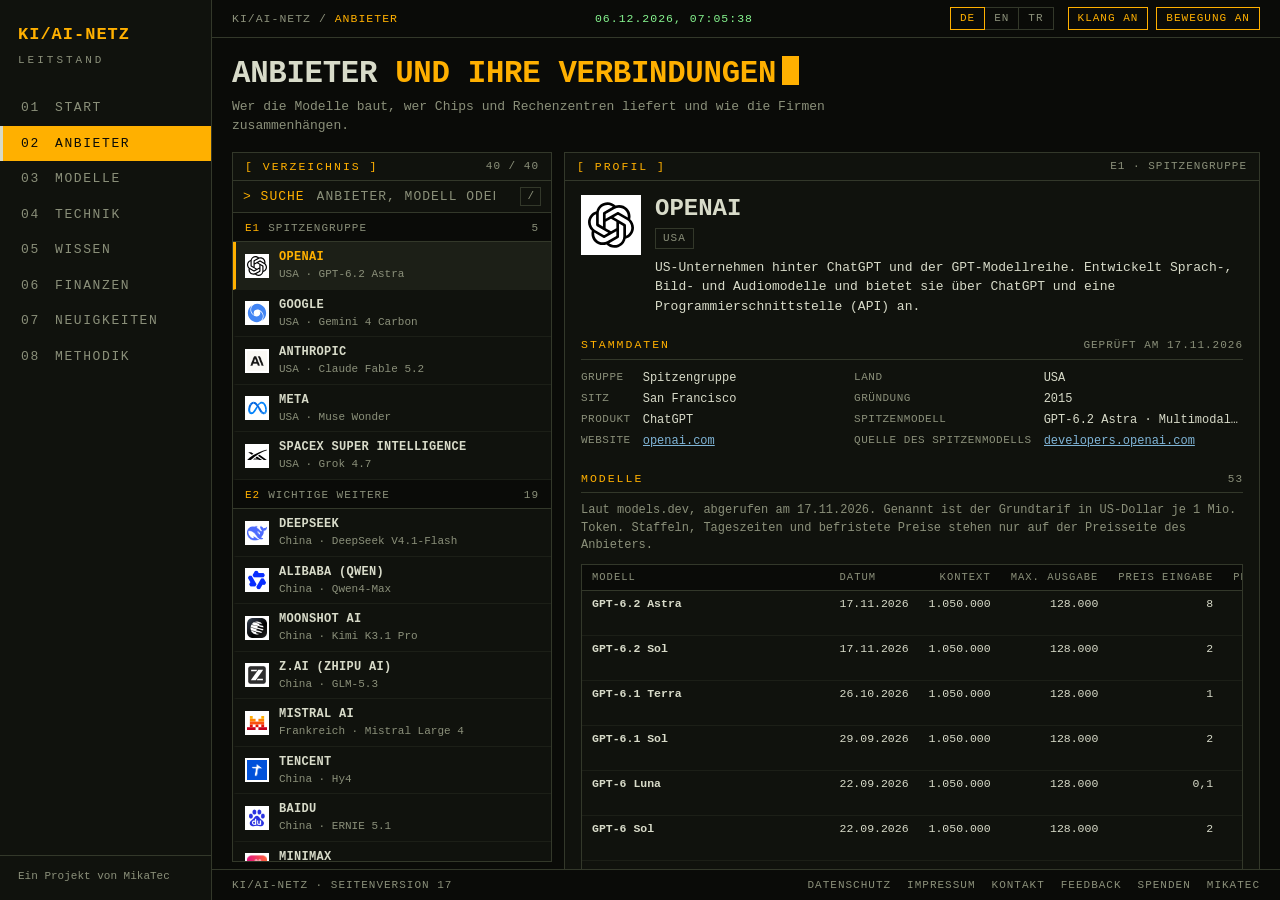
==== anbieter.html @ 595b8d6f "Neuaufbau als mehrseitiges Nachschlagewerk (Version 17) Aus der Einzelseite werden acht Bereiche: St" ====
<!doctype html>
<html lang="de">
<head>
  <meta charset="utf-8">
  <meta name="viewport" content="width=device-width, initial-scale=1">
  <meta name="site-version" content="17">
  <meta name="description" content="Wer die Modelle baut, wer Chips und Rechenzentren liefert und wie die Firmen zusammenhängen.">
  <title>Anbieter · KI/AI-Netz</title>
  <link rel="icon" href="data:image/svg+xml,%3Csvg xmlns=%27http://www.w3.org/2000/svg%27 viewBox=%270 0 40 40%27%3E%3Crect width=%2740%27 height=%2740%27 fill=%27%230a0b08%27/%3E%3Crect x=%277%27 y=%277%27 width=%2711%27 height=%2711%27 fill=%27%23ffb000%27/%3E%3Crect x=%2722%27 y=%277%27 width=%2711%27 height=%2711%27 fill=%27%2333382a%27/%3E%3Crect x=%277%27 y=%2722%27 width=%2711%27 height=%2711%27 fill=%27%2333382a%27/%3E%3Crect x=%2722%27 y=%2722%27 width=%2711%27 height=%2711%27 fill=%27%23ffb000%27/%3E%3C/svg%3E">
  <link rel="stylesheet" href="css/leitstand.css?v=25">
</head>
<body data-bereich="anbieter">
  <div class="seite">
    <aside class="leiste" id="leiste" aria-label="Seitennavigation"></aside>
    <div class="rahmen">
      <header class="kopf" id="kopf"></header>
      <main class="inhalt" id="inhalt" tabindex="-1">
        <section class="titel">
          <h1 id="seitentitel">Anbieter <span>und ihre Verbindungen</span></h1>
          <p class="vorspann" id="seitentext">Wer die Modelle baut, wer Chips und Rechenzentren liefert und wie die Firmen zusammenhängen.</p>
        </section>
        <div class="stapel" id="anbieter"></div>
        <div class="stapel" id="uebersicht"></div>
        <noscript>
          <p class="hinweis">Diese Seite braucht JavaScript für Navigation und Inhalte. · This site needs JavaScript for navigation and content. · Bu site gezinti ve içerik için JavaScript gerektirir.</p>
        </noscript>
      </main>
      <footer class="fuss" id="fuss"></footer>
    </div>
  </div>
  <script src="js/texte.js?v=19"></script>
  <script src="js/bereiche.js?v=15"></script>
  <script src="js/klang.js?v=2"></script>
  <script src="js/rahmen.js?v=4"></script>
  <script src="js/hilfen.js?v=3"></script>
  <script src="daten/anbieter.js?v=2"></script>
  <script src="daten/beziehungen.js?v=3"></script>
  <script src="daten/modelle.js?v=2"></script>
  <script src="js/anbieter.js?v=2"></script>
</body>
</html>
---- css/leitstand.css ----
/* KI/AI-Netz · Gestaltung „Leitstand“ · gemeinsame Datei für alle Seiten */

/* ---------- 1. Grundwerte ---------- */

:root {
  color-scheme: dark;
  --schwarz: #0a0b08;
  --feld: #10120d;
  --raster: #1c1f17;
  --linie: #33382a;
  --text: #d8dbc9;
  --matt: #8b907a;
  --bernstein: #ffb000;
  --gruen: #86f58f;
  --rot: #ff5a3c;
  --blau: #7fb4d6;
  --mono: ui-monospace, "SF Mono", SFMono-Regular, Menlo, Consolas, "Liberation Mono", monospace;
  --abstand: 12px;
  --leiste: 212px;
}

* {
  box-sizing: border-box;
}

html,
body {
  height: 100%;
  margin: 0;
  overflow: hidden;
}

body {
  background: var(--schwarz);
  color: var(--text);
  font: 13px/1.5 var(--mono);
}

button,
input {
  font: inherit;
  color: inherit;
}

button {
  cursor: pointer;
}

a {
  color: inherit;
}

:focus-visible {
  outline: 1px solid var(--text);
  outline-offset: 2px;
}

[hidden] {
  display: none !important;
}

/* ---------- 2. Grundaufbau: Leiste links, Inhalt rechts ---------- */

.seite {
  display: grid;
  grid-template-columns: var(--leiste) minmax(0, 1fr);
  height: 100dvh;
}

.rahmen {
  min-width: 0;
  min-height: 0;
  display: grid;
  grid-template-rows: 38px minmax(0, 1fr) auto;
}

.sprung {
  position: absolute;
  left: 8px;
  top: -60px;
  z-index: 10;
  padding: 8px 12px;
  background: var(--bernstein);
  color: var(--schwarz);
  text-decoration: none;
  text-transform: uppercase;
  letter-spacing: 1px;
}

.sprung:focus {
  top: 8px;
}

/* ---------- 3. Seitenleiste ---------- */

.leiste {
  display: flex;
  flex-direction: column;
  gap: 22px;
  padding: 22px 0 16px;
  overflow: auto;
  background: var(--feld);
  border-right: 1px solid var(--linie);
}

.marke {
  display: block;
  padding: 0 18px;
  text-decoration: none;
}

.marke b {
  display: block;
  font-size: 17px;
  letter-spacing: 1px;
  color: var(--bernstein);
}

.marke small {
  display: block;
  margin-top: 4px;
  font-size: 11px;
  letter-spacing: 3px;
  text-transform: uppercase;
  color: var(--matt);
}

.leiste nav {
  display: grid;
}

.leiste nav a {
  display: grid;
  grid-template-columns: 34px 1fr;
  padding: 8px 18px;
  border-left: 3px solid transparent;
  text-decoration: none;
  text-transform: uppercase;
  letter-spacing: 1.6px;
  color: var(--matt);
}

.leiste nav a b {
  font-weight: inherit;
}

.leiste nav a:hover {
  color: var(--text);
  background: var(--raster);
}

.leiste nav a[aria-current] {
  color: var(--schwarz);
  background: var(--bernstein);
  border-left-color: var(--text);
}

.leiste-fuss {
  margin-top: auto;
  padding: 12px 18px 0;
  border-top: 1px solid var(--linie);
  font-size: 11px;
  line-height: 1.5;
  color: var(--matt);
}

/* ---------- 4. Kopfzeile ---------- */

.kopf {
  display: flex;
  justify-content: space-between;
  align-items: center;
  gap: 14px;
  padding: 0 20px;
  border-bottom: 1px solid var(--linie);
  font-size: 11.5px;
  letter-spacing: 1px;
  text-transform: uppercase;
}

.pfad {
  color: var(--matt);
  white-space: nowrap;
}

.pfad b {
  font-weight: 400;
  color: var(--bernstein);
}

.uhr {
  color: var(--gruen);
  font-variant-numeric: tabular-nums;
  white-space: nowrap;
}

.schalter {
  display: flex;
  align-items: center;
  gap: 8px;
}

.schalter button,
.umschalter button {
  padding: 2px 9px;
  border: 1px solid var(--linie);
  background: transparent;
  font-size: 11px;
  letter-spacing: 1px;
  text-transform: uppercase;
  color: var(--matt);
  white-space: nowrap;
}

.schalter button:hover,
.umschalter button:hover {
  color: var(--text);
}

.schalter button[aria-pressed="true"],
.umschalter button[aria-pressed="true"] {
  border-color: var(--bernstein);
  color: var(--bernstein);
}

.sprachwahl {
  display: flex;
  margin-right: 6px;
}

.sprachwahl button + button {
  border-left: 0;
}

/* ---------- 5. Inhalt und Titel ---------- */

.inhalt {
  display: grid;
  gap: var(--abstand);
  align-content: start;
  padding: 16px 20px 26px;
  overflow: auto;
}

.inhalt:focus {
  outline: 0;
}

.titel {
  display: grid;
  gap: 6px;
  padding: 2px 0 4px;
}

h1 {
  margin: 0;
  font: 700 clamp(21px, 2.4vw, 31px)/1.1 var(--mono);
  letter-spacing: -0.3px;
  text-transform: uppercase;
}

h1 span {
  color: var(--bernstein);
}

.zeiger {
  display: inline-block;
  width: 0.55em;
  height: 0.95em;
  margin-left: 6px;
  vertical-align: -0.1em;
  background: var(--bernstein);
  animation: blinken 1.1s steps(2) infinite;
}

.vorspann {
  max-width: 78ch;
  margin: 0;
  color: var(--matt);
}

.hinweis {
  margin: 0;
  padding: 10px 12px;
  border: 1px solid var(--linie);
  color: var(--matt);
}

.stapel {
  display: grid;
  gap: var(--abstand);
}

/* ---------- 6. Tafel: Kasten mit Kopfzeile ---------- */

.tafel {
  min-width: 0;
  border: 1px solid var(--linie);
  background: var(--feld);
}

.tafel > h2 {
  display: flex;
  justify-content: space-between;
  align-items: center;
  gap: 12px;
  height: 28px;
  margin: 0;
  padding: 0 12px;
  border-bottom: 1px solid var(--linie);
  font-size: 11.5px;
  font-weight: 400;
  letter-spacing: 2px;
  text-transform: uppercase;
  white-space: nowrap;
  color: var(--bernstein);
}

.tafel > h2 small {
  overflow: hidden;
  font-size: 11px;
  letter-spacing: 1px;
  text-overflow: ellipsis;
  color: var(--matt);
}

/* ---------- 7. Zellenraster: gleich große Felder mit Trennlinien ---------- */

.zellen {
  display: grid;
  grid-template-columns: repeat(4, minmax(0, 1fr));
  overflow: hidden;
}

.zelle {
  display: flex;
  flex-direction: column;
  min-width: 0;
  min-height: 104px;
  padding: 10px 12px 11px;
  box-shadow: 1px 0 0 0 var(--linie), 0 1px 0 0 var(--linie);
  text-decoration: none;
  animation: einschalten 0.25s steps(3) both;
  animation-delay: calc(var(--nummer, 0) * 45ms);
}

a.zelle:hover {
  background: var(--raster);
}

a.zelle:hover b {
  color: var(--bernstein);
}

.zelle b {
  display: block;
  font-size: 13px;
  letter-spacing: 1px;
  text-transform: uppercase;
}

.zelle b span {
  margin-right: 9px;
  font-weight: 400;
  color: var(--bernstein);
}

.zelle small {
  display: block;
  margin: 4px 0 8px;
  font-size: 12px;
  line-height: 1.4;
  color: var(--matt);
}

.zelle em {
  margin-top: auto;
  font-size: 11px;
  font-style: normal;
  letter-spacing: 1px;
  text-transform: uppercase;
  color: var(--matt);
}

.zelle em.fertig {
  color: var(--gruen);
}

/* ---------- 8. Fußzeile ---------- */

.fuss {
  display: flex;
  flex-wrap: wrap;
  justify-content: space-between;
  gap: 4px 18px;
  padding: 7px 20px;
  border-top: 1px solid var(--linie);
  font-size: 11px;
  letter-spacing: 1px;
  text-transform: uppercase;
  color: var(--matt);
}

.fuss nav {
  display: flex;
  flex-wrap: wrap;
  gap: 4px 16px;
}

.fuss a {
  text-decoration: none;
}

.fuss a:hover {
  color: var(--text);
}

/* ---------- 9. Bewegung ---------- */

@keyframes blinken {
  50% {
    opacity: 0;
  }
}

@keyframes einschalten {
  from {
    opacity: 0;
  }
}

.ruhig .zeiger,
.ruhig .zelle {
  animation: none;
}

@media (prefers-reduced-motion: reduce) {
  .zeiger,
  .zelle {
    animation: none;
  }
}

/* ---------- 10. Schmale Ansichten ---------- */

@media (max-width: 1180px) {
  .zellen {
    grid-template-columns: repeat(2, minmax(0, 1fr));
  }
}

@media (max-width: 900px) {
  :root {
    --leiste: 54px;
  }

  .leiste {
    gap: 16px;
    padding: 16px 0;
  }

  .marke {
    padding: 0 6px;
    text-align: center;
  }

  .marke b {
    font-size: 11px;
    letter-spacing: 0;
  }

  .marke small,
  .leiste-fuss,
  .leiste nav a b {
    display: none;
  }

  .leiste nav a {
    grid-template-columns: 1fr;
    padding: 10px 0;
    text-align: center;
  }

  .rahmen {
    grid-template-rows: auto minmax(0, 1fr) auto;
  }

  .kopf {
    flex-wrap: wrap;
    gap: 6px 10px;
    padding: 7px 12px;
  }

  .uhr {
    display: none;
  }

  .inhalt {
    padding: 14px 12px 24px;
  }

  .fuss {
    padding: 7px 12px;
  }
}

@media (max-width: 560px) {
  .zellen {
    grid-template-columns: 1fr;
  }

  .zelle {
    min-height: 0;
  }
}

/* ---------- 11. Startseite: Suchzeile ---------- */

.werkzeugzeile {
  display: flex;
  flex-wrap: wrap;
  justify-content: space-between;
  align-items: center;
  gap: 8px 16px;
}

.befehl {
  display: flex;
  align-items: center;
  gap: 10px;
  width: min(440px, 100%);
  height: 32px;
  padding: 0 10px;
  border: 1px solid var(--linie);
  background: var(--feld);
}

.befehl:focus-within {
  border-color: var(--bernstein);
}

.befehl span {
  letter-spacing: 1px;
  text-transform: uppercase;
  white-space: nowrap;
  color: var(--bernstein);
}

.befehl input {
  flex: 1;
  min-width: 0;
  border: 0;
  outline: 0;
  background: transparent;
  letter-spacing: 1px;
  text-transform: uppercase;
}

.befehl input::placeholder {
  color: var(--matt);
}

.befehl kbd {
  padding: 0 6px;
  border: 1px solid var(--linie);
  font: inherit;
  font-size: 11px;
  color: var(--matt);
}

.standzeile {
  font-size: 11px;
  letter-spacing: 1px;
  text-transform: uppercase;
  color: var(--matt);
}

.standzeile b {
  font-weight: 400;
  color: var(--gruen);
}

/* Meldungsband: die jüngsten Meldungen als laufende Zeile. Ohne Bewegung steht die Zeile und rollt von Hand. */
.band {
  display: flex;
  align-items: stretch;
  min-width: 0;
  height: 30px;
  border: 1px solid var(--linie);
  background: var(--feld);
  font-size: 11.5px;
  line-height: 28px;
}

.band-kopf,
.band-alle {
  flex: 0 0 auto;
  padding: 0 12px;
  letter-spacing: 1px;
  text-transform: uppercase;
  white-space: nowrap;
  color: var(--bernstein);
}

.band-kopf {
  border-right: 1px solid var(--linie);
}

.band-alle {
  border-left: 1px solid var(--linie);
}

.band-fenster {
  flex: 1;
  min-width: 0;
  overflow: hidden;
}

.band-lauf {
  display: flex;
  gap: 0;
  width: max-content;
  animation: bandlauf var(--dauer, 60s) linear infinite;
}

.band:hover .band-lauf,
.band:focus-within .band-lauf {
  animation-play-state: paused;
}

.band-meldung {
  display: flex;
  align-items: center;
  gap: 8px;
  padding: 0 18px;
  border-right: 1px solid var(--raster);
  white-space: nowrap;
  text-decoration: none;
}

.band-meldung:hover span {
  color: var(--bernstein);
}

.band-meldung time {
  font-variant-numeric: tabular-nums;
  color: var(--matt);
}

.band-meldung i {
  width: 7px;
  height: 7px;
  background: var(--f);
}

.band-meldung b {
  font-weight: 400;
  text-transform: uppercase;
}

@keyframes bandlauf {
  from {
    transform: translateX(0);
  }

  to {
    transform: translateX(-50%);
  }
}

.ruhig .band-fenster {
  overflow-x: auto;
}

.ruhig .band-lauf {
  animation: none;
}

.ruhig .band-doppel {
  display: none;
}

@media (prefers-reduced-motion: reduce) {
  .band-fenster {
    overflow-x: auto;
  }

  .band-lauf {
    animation: none;
  }

  .band-doppel {
    display: none;
  }
}

@media (max-width: 760px) {
  .band-alle {
    display: none;
  }
}

/* ---------- 12. Startseite: Schichtenplan ---------- */

.umschalter {
  display: flex;
  gap: 6px;
}

.planhuelle {
  overflow-x: auto;
}

/* Die Gassen zwischen den Zellen tragen die Leitungen; sie wachsen mit der Fensterbreite. */
.plan {
  --gasse-hoch: clamp(20px, 1.9vw, 44px);
  --gasse-quer: clamp(34px, 3vw, 48px);
  position: relative;
  display: grid;
  grid-template-columns: 104px repeat(9, minmax(0, 1fr));
  column-gap: var(--gasse-hoch);
  row-gap: var(--gasse-quer);
  min-width: 1000px;
  padding: 8px var(--gasse-hoch) var(--gasse-quer) 12px;
  background: var(--schwarz);
}

.spaltenkopf {
  height: 12px;
  font-size: 10px;
  line-height: 12px;
  letter-spacing: 1px;
  text-align: center;
  color: var(--matt);
}

.ebene {
  display: flex;
  flex-direction: column;
  justify-content: center;
  min-height: 50px;
  padding-right: 8px;
  border-right: 1px solid var(--linie);
}

.ebene b {
  display: flex;
  justify-content: space-between;
  align-items: baseline;
  font-size: 12px;
  font-weight: 400;
  line-height: 15px;
  letter-spacing: 1px;
  color: var(--bernstein);
}

.ebene b em {
  font-size: 10px;
  font-style: normal;
  letter-spacing: 0.5px;
  text-transform: uppercase;
  color: var(--matt);
}

.ebene span {
  font-size: 10px;
  line-height: 12px;
  letter-spacing: 0.5px;
  text-transform: uppercase;
  overflow-wrap: anywhere;
  color: var(--matt);
}

.platz {
  display: grid;
  grid-template-rows: 18px 16px 12px;
  min-width: 0;
  height: 50px;
  padding: 2px 4px 1px;
  border: 1px solid var(--linie);
  background: var(--feld);
  text-align: left;
  animation: einschalten 0.25s steps(3) both;
  animation-delay: calc(var(--nummer, 0) * 18ms);
}

.platz .kennung {
  display: flex;
  align-items: center;
  gap: 5px;
  white-space: nowrap;
  font-size: 10px;
  letter-spacing: 0.5px;
  color: var(--matt);
}

.platz .kennung em {
  margin-left: auto;
  font-style: normal;
}

.platz b {
  overflow: hidden;
  font-size: 11px;
  line-height: 16px;
  letter-spacing: 0;
  text-overflow: ellipsis;
  text-transform: uppercase;
  white-space: nowrap;
}

.platz small {
  overflow: hidden;
  font-size: 10px;
  line-height: 12px;
  text-overflow: ellipsis;
  white-space: nowrap;
  color: var(--matt);
}

.platz:hover {
  border-color: var(--text);
}

.platz.nachbar {
  border-color: var(--bernstein);
}

.platz[aria-pressed="true"] {
  border-color: var(--bernstein);
  background: var(--bernstein);
  color: var(--schwarz);
}

.platz[aria-pressed="true"] small,
.platz[aria-pressed="true"] .kennung {
  color: #3d2c00;
}

.platz.gedimmt {
  opacity: 0.25;
}

.frei {
  height: 50px;
  border: 1px dashed var(--raster);
}

/* Originallogo auf hellem Grund; die Ausnahmen stehen im Datenfeld logoGrund. */
.logo {
  display: inline-grid;
  flex: 0 0 auto;
  place-items: center;
  width: 18px;
  height: 18px;
  padding: 1px;
  background: #fff;
}

.logo img {
  display: block;
  max-width: 100%;
  max-height: 100%;
}

.logo.dunkel {
  background: #000;
}

@media (prefers-color-scheme: dark) {
  .logo.system {
    background: #000;
  }
}

.logo.gross {
  width: 46px;
  height: 46px;
  padding: 6px;
}

#leitungen {
  position: absolute;
  inset: 0;
  width: 100%;
  height: 100%;
  overflow: visible;
  pointer-events: none;
}

#leitungen path {
  fill: none;
  stroke-width: 1.5;
}

#leitungen .fluss {
  stroke: #fff;
  stroke-dasharray: 3 15;
  animation: fluss 0.9s linear infinite;
}

.zeichenerklaerung {
  display: flex;
  flex-wrap: wrap;
  align-items: center;
  gap: 4px 20px;
  min-height: 28px;
  padding: 5px 12px;
  border-top: 1px solid var(--linie);
  font-size: 11px;
  letter-spacing: 1px;
  text-transform: uppercase;
  color: var(--matt);
}

.zeichenerklaerung i {
  display: inline-block;
  width: 7px;
  height: 7px;
  margin-right: 6px;
  background: var(--f);
}

.zeichenerklaerung u {
  display: inline-block;
  width: 22px;
  margin-right: 6px;
  border-top: 2px var(--s, solid) var(--f);
  vertical-align: middle;
  text-decoration: none;
}

.zeichenerklaerung span:last-child {
  margin-left: auto;
}

/* ---------- 13. Startseite: Auswahl und Lage ---------- */

.reihe {
  display: grid;
  grid-template-columns: minmax(0, 7fr) minmax(0, 5fr);
  gap: var(--abstand);
}

.reihe .tafel {
  display: grid;
  grid-template-rows: 28px minmax(0, 1fr);
  height: 330px;
}

.rolle {
  padding: 12px;
  overflow: auto;
}

.auswahl a {
  color: var(--blau);
}

.auswahl-kopf {
  display: flex;
  align-items: flex-start;
  gap: 12px;
}

.auswahl-kopf strong {
  display: block;
  font-size: 18px;
  line-height: 1.2;
  text-transform: uppercase;
}

.auswahl-kopf p {
  max-width: 80ch;
  margin: 4px 0 0;
  font-size: 12px;
  line-height: 1.45;
  color: var(--matt);
}

.auswahl-hinweis {
  margin: 10px 0 0;
  padding: 6px 9px;
  border-left: 3px solid var(--bernstein);
  background: var(--raster);
  font-size: 12px;
  line-height: 1.45;
}

.auswahl-offen {
  margin: 0 0 10px;
  font-size: 11px;
  color: var(--matt);
}

.werte {
  display: grid;
  grid-template-columns: max-content minmax(0, 1fr) max-content minmax(0, 1fr);
  gap: 3px 12px;
  margin: 12px 0 10px;
  padding: 9px 0;
  border-top: 1px solid var(--linie);
  border-bottom: 1px solid var(--linie);
  font-size: 12px;
}

.werte dt {
  font-size: 11px;
  letter-spacing: 0.5px;
  text-transform: uppercase;
  color: var(--matt);
}

.werte dd {
  margin: 0;
  overflow: hidden;
  text-overflow: ellipsis;
  white-space: nowrap;
}

.strecken {
  display: grid;
  grid-template-columns: max-content max-content max-content minmax(0, 1fr) max-content;
  gap: 3px 12px;
  font-size: 11.5px;
}

.strecken span {
  overflow: hidden;
  text-overflow: ellipsis;
  white-space: nowrap;
}

.strecken .kopfzeile {
  font-size: 11px;
  letter-spacing: 1px;
  text-transform: uppercase;
  color: var(--matt);
}

.strecken .art {
  text-transform: uppercase;
  color: var(--f);
}

.strecken .angabe {
  color: var(--matt);
}

.lagebild {
  display: grid;
  grid-template-rows: auto minmax(0, 1fr);
  min-height: 0;
}

.zahlen {
  display: grid;
  grid-template-columns: repeat(5, 1fr);
  border-bottom: 1px solid var(--linie);
}

.zahlen div {
  min-width: 0;
  padding: 8px 12px 7px;
}

.zahlen div + div {
  border-left: 1px solid var(--linie);
}

.zahlen b {
  display: block;
  font-size: 24px;
  line-height: 1.1;
  font-variant-numeric: tabular-nums;
}

.zahlen span {
  display: block;
  overflow: hidden;
  font-size: 10px;
  letter-spacing: 1px;
  text-overflow: ellipsis;
  text-transform: uppercase;
  white-space: nowrap;
  color: var(--matt);
}

.balkenpaar {
  display: grid;
  grid-template-columns: 1fr 1fr;
  min-height: 0;
  overflow: auto;
}

.balkenpaar > div {
  min-width: 0;
  padding: 9px 12px;
}

.balkenpaar > div + div {
  border-left: 1px solid var(--linie);
}

.balkenpaar h3 {
  margin: 0 0 7px;
  font-size: 10px;
  font-weight: 400;
  letter-spacing: 1px;
  text-transform: uppercase;
  color: var(--matt);
}

.balken {
  display: grid;
  grid-template-columns: max-content minmax(36px, 1fr) 2ch;
  align-items: center;
  gap: 0 8px;
  font-size: 11px;
  line-height: 19px;
}

.balken span {
  overflow: hidden;
  text-overflow: ellipsis;
  white-space: nowrap;
}

.balken i {
  display: block;
  height: 7px;
  background: var(--raster);
}

.balken i u {
  display: block;
  width: var(--w);
  height: 100%;
  background: var(--f, var(--text));
  transition: width 0.7s steps(14);
}

.balken em {
  font-style: normal;
  text-align: right;
  font-variant-numeric: tabular-nums;
}

@keyframes fluss {
  from {
    stroke-dashoffset: 18;
  }

  to {
    stroke-dashoffset: 0;
  }
}

.ruhig .platz {
  animation: none;
}

.ruhig .fluss {
  display: none;
}

.ruhig .balken i u {
  transition: none;
}

@media (prefers-reduced-motion: reduce) {
  .platz {
    animation: none;
  }

  .fluss {
    display: none;
  }

  .balken i u {
    transition: none;
  }
}

@media (max-width: 1180px) {
  .reihe {
    grid-template-columns: 1fr;
  }

  .reihe .tafel {
    height: auto;
    max-height: 420px;
  }
}

@media (max-width: 900px) {
  .zeichenerklaerung span:last-child {
    margin-left: 0;
  }

  .werte {
    grid-template-columns: max-content minmax(0, 1fr);
  }

  .zahlen {
    grid-template-columns: repeat(3, 1fr);
  }
}

/* ---------- 14. Anbieterseite: Verzeichnis und Profil ---------- */

.zweispalter {
  display: grid;
  grid-template-columns: minmax(250px, 320px) minmax(0, 1fr);
  align-items: start;
  gap: var(--abstand);
}

.verzeichnis {
  position: sticky;
  top: 0;
  display: grid;
  grid-template-rows: 28px auto minmax(0, 1fr);
  max-height: calc(100dvh - 190px);
}

.verzeichnis .befehl {
  width: auto;
  border-width: 0 0 1px;
}

.verz-liste {
  overflow: auto;
}

.verz-gruppe {
  display: flex;
  align-items: baseline;
  gap: 8px;
  margin: 0;
  padding: 7px 12px 5px;
  border-bottom: 1px solid var(--linie);
  background: var(--schwarz);
  font-size: 11px;
  font-weight: 400;
  letter-spacing: 1px;
  text-transform: uppercase;
  color: var(--matt);
}

.verz-gruppe b {
  font-weight: 400;
  color: var(--bernstein);
}

.verz-gruppe em {
  margin-left: auto;
  font-style: normal;
}

.verz-eintrag {
  display: flex;
  align-items: center;
  gap: 10px;
  width: 100%;
  padding: 6px 12px 6px 9px;
  border: 0;
  border-bottom: 1px solid var(--raster);
  border-left: 3px solid transparent;
  background: transparent;
  text-align: left;
}

.verz-eintrag span:last-child {
  min-width: 0;
}

.verz-eintrag b {
  display: block;
  overflow: hidden;
  font-size: 12px;
  letter-spacing: 0.3px;
  text-overflow: ellipsis;
  text-transform: uppercase;
  white-space: nowrap;
}

.verz-eintrag small {
  display: block;
  overflow: hidden;
  font-size: 11px;
  text-overflow: ellipsis;
  white-space: nowrap;
  color: var(--matt);
}

.verz-eintrag .logo {
  width: 24px;
  height: 24px;
  padding: 2px;
}

.verz-eintrag:hover {
  background: var(--raster);
}

.verz-eintrag[aria-pressed="true"] {
  border-left-color: var(--bernstein);
  background: var(--raster);
}

.verz-eintrag[aria-pressed="true"] b {
  color: var(--bernstein);
}

.verz-leer {
  margin: 0;
  padding: 12px;
  color: var(--matt);
}

.profil {
  padding: 14px 16px 18px;
}

.profil a,
.profil-verweis {
  color: var(--blau);
}

.profil-kopf {
  display: flex;
  align-items: flex-start;
  gap: 14px;
}

.profil-kopf .logo {
  width: 60px;
  height: 60px;
  padding: 7px;
}

.profil-kopf h2 {
  margin: 0;
  font-size: 24px;
  line-height: 1.15;
  text-transform: uppercase;
}

.profil-marken {
  display: flex;
  flex-wrap: wrap;
  gap: 6px;
  margin: 6px 0 0;
  font-size: 11px;
  letter-spacing: 1px;
  text-transform: uppercase;
}

.profil-marken span {
  padding: 1px 7px;
  border: 1px solid var(--linie);
  color: var(--matt);
}

.profil-marken .betont {
  border-color: var(--bernstein);
  color: var(--bernstein);
}

.profil-text {
  max-width: 86ch;
  margin: 9px 0 0;
  line-height: 1.5;
}

.profil-abschnitt {
  display: flex;
  justify-content: space-between;
  align-items: baseline;
  gap: 12px;
  margin: 20px 0 9px;
  padding-bottom: 5px;
  border-bottom: 1px solid var(--linie);
  font-size: 11.5px;
  font-weight: 400;
  letter-spacing: 2px;
  text-transform: uppercase;
  color: var(--bernstein);
}

.profil-abschnitt small {
  font-size: 11px;
  letter-spacing: 1px;
  color: var(--matt);
}

.profil .werte {
  margin: 0 0 8px;
  padding: 0;
  border: 0;
}

.profil-notiz {
  max-width: 100ch;
  margin: 0 0 9px;
  font-size: 12px;
  line-height: 1.45;
  color: var(--matt);
}

.profil-verweis {
  display: inline-block;
  margin-top: 8px;
  font-size: 12px;
  letter-spacing: 0.5px;
}

.profil > .profil-verweis {
  margin-top: 18px;
}

.tabellenhuelle {
  border: 1px solid var(--linie);
  overflow-x: auto;
}

.tabelle {
  width: 100%;
  border-collapse: collapse;
  font-size: 11.5px;
}

.tabelle th {
  padding: 5px 10px;
  border-bottom: 1px solid var(--linie);
  background: var(--schwarz);
  font-size: 10.5px;
  font-weight: 400;
  letter-spacing: 1px;
  text-align: left;
  text-transform: uppercase;
  white-space: nowrap;
  color: var(--matt);
}

.tabelle td {
  padding: 4px 10px;
  border-bottom: 1px solid var(--raster);
  vertical-align: top;
  white-space: nowrap;
}

.tabelle tr:last-child td {
  border-bottom: 0;
}

/* Die beiden letzten Spalten dürfen umbrechen, damit die Tabelle in die Breite passt. */
.tabelle td:nth-last-child(-n+2) {
  min-width: 120px;
  white-space: normal;
}

.tabelle .rechts {
  text-align: right;
  font-variant-numeric: tabular-nums;
}

.tabelle tr.matt td {
  color: var(--matt);
}

.tabelle b {
  font-weight: 700;
}

.merkmal {
  display: inline-block;
  margin: 0 0 0 6px;
  padding: 0 5px;
  border: 1px solid var(--linie);
  font-size: 10px;
  font-style: normal;
  letter-spacing: 0.5px;
  text-transform: uppercase;
  color: var(--matt);
}

td > .merkmal:first-child {
  margin-left: 0;
}

.quellenliste {
  display: grid;
  gap: 3px;
  margin: 0;
  padding: 0;
  list-style: none;
  font-size: 12px;
  color: var(--matt);
}

@media (max-width: 1180px) {
  .zweispalter {
    grid-template-columns: 1fr;
  }

  .verzeichnis {
    position: static;
    max-height: 340px;
  }
}

/* ---------- 15. Modellseite: Katalog, Vergleich, Schaubilder ---------- */

.filterzeile {
  display: flex;
  flex-wrap: wrap;
  align-items: center;
  gap: 8px;
  padding: 9px 12px;
  border-bottom: 1px solid var(--linie);
}

.filterzeile select {
  height: 32px;
  max-width: 100%;
  padding: 0 8px;
  border: 1px solid var(--linie);
  border-radius: 0;
  background: var(--feld);
  font: inherit;
  letter-spacing: 0.5px;
  text-transform: uppercase;
  color: var(--text);
}

.filterzeile .umschalter button {
  height: 32px;
}

.kataloghuelle {
  max-height: 470px;
  overflow: auto;
}

.kataloghuelle thead th {
  position: sticky;
  top: 0;
  z-index: 1;
}

.tabelle input[type="checkbox"] {
  width: 14px;
  height: 14px;
  margin: 1px 0 0;
  accent-color: var(--bernstein);
  cursor: pointer;
}

.tabelle a {
  color: var(--text);
}

.tabelle .firma {
  display: flex;
  align-items: center;
  gap: 7px;
  text-transform: uppercase;
}

.sortierknopf {
  padding: 0;
  border: 0;
  background: transparent;
  font: inherit;
  letter-spacing: inherit;
  text-transform: inherit;
  color: inherit;
}

.sortierknopf:hover,
.sortierknopf[aria-pressed="true"] {
  color: var(--bernstein);
}

.sortierknopf i {
  font-style: normal;
}

.tafel-rumpf {
  padding: 12px;
}

.tafel-notiz {
  max-width: 110ch;
  margin: 0;
  padding: 8px 12px 10px;
  font-size: 12px;
  line-height: 1.45;
  color: var(--matt);
}

.tafel-rumpf .tafel-notiz {
  padding: 8px 0 0;
}

.vergleich th[scope="row"] {
  width: 1%;
  border-bottom: 1px solid var(--raster);
  background: transparent;
}

.vergleich thead th {
  vertical-align: top;
  text-transform: none;
  white-space: normal;
  color: var(--text);
}

.vergleich td:nth-last-child(-n+2) {
  min-width: 0;
}

.vergleich-kopf {
  display: flex;
  align-items: flex-start;
  gap: 8px;
}

.vergleich-kopf span:nth-child(2) {
  flex: 1;
  min-width: 0;
}

.vergleich-kopf b {
  display: block;
  font-size: 12.5px;
  letter-spacing: 0;
}

.vergleich-kopf small {
  display: block;
  font-size: 11px;
  letter-spacing: 0;
  color: var(--matt);
}

.vergleich-kopf .sortierknopf {
  font-size: 16px;
  line-height: 1;
}

.bestwert {
  color: var(--gruen);
}

.schaubild {
  display: block;
  width: 100%;
  background: var(--schwarz);
}

.schaubild text {
  fill: var(--text);
  font: 10.5px var(--mono);
}

.schaubild .matt {
  fill: var(--matt);
}

.schaubild .betont {
  fill: var(--bernstein);
  font-weight: 700;
}

.schaubild .gitter {
  stroke: var(--raster);
}

.schaubild .punkt {
  cursor: pointer;
  opacity: 0.85;
}

.schaubild .punkt:hover,
.schaubild .punkt.gewaehlt {
  stroke: #fff;
  opacity: 1;
}

/* ---------- 16. Technikseite: Reiter und Schaubild „Token“ ---------- */

.reiter {
  display: flex;
  flex-wrap: wrap;
  gap: 6px;
}

.reiter button {
  padding: 5px 11px;
  border: 1px solid var(--linie);
  background: var(--feld);
  font-size: 12px;
  letter-spacing: 1px;
  text-transform: uppercase;
  color: var(--matt);
}

.reiter button span {
  margin-right: 8px;
  color: var(--bernstein);
}

.reiter button:hover:not(:disabled) {
  color: var(--text);
}

.reiter button[aria-pressed="true"] {
  border-color: var(--bernstein);
  background: var(--bernstein);
  color: var(--schwarz);
}

.reiter button[aria-pressed="true"] span {
  color: var(--schwarz);
}

.reiter button:disabled {
  cursor: default;
  opacity: 0.45;
}

.schaubild-rumpf {
  padding: 4px 16px 18px;
}

.zwei {
  display: grid;
  grid-template-columns: minmax(0, 1fr) minmax(0, 1fr);
  gap: 0 24px;
}

/* Breite Tabellen rollen in ihrer Hülle und drücken die Spalte nicht auf. */
.zwei > * {
  min-width: 0;
}

.eingabe {
  display: block;
  width: 100%;
  height: 150px;
  margin-bottom: 8px;
  padding: 10px;
  border: 1px solid var(--linie);
  border-radius: 0;
  background: var(--schwarz);
  font: inherit;
  line-height: 1.6;
  color: var(--text);
  resize: vertical;
}

.eingabe:focus {
  border-color: var(--bernstein);
  outline: 0;
}

.erklaerung {
  max-width: 80ch;
  margin: 0;
  line-height: 1.55;
}

.tokenfeld {
  min-height: 150px;
  max-height: 260px;
  padding: 10px 10px 6px;
  border: 1px solid var(--linie);
  background: var(--schwarz);
  overflow: auto;
}

.tok {
  display: inline-block;
  margin: 0 3px 5px 0;
  padding: 0 4px;
  border: 1px solid var(--linie);
  background: var(--raster);
  white-space: pre;
  animation: einschalten 0.2s steps(2) both;
  animation-delay: calc(var(--nummer, 0) * 14ms);
}

.tok:nth-child(even) {
  border-color: #5a4a14;
  background: #2a2413;
}

.tok i {
  margin-right: 1px;
  font-style: normal;
  color: var(--matt);
}

.zahlen.vier {
  grid-template-columns: repeat(4, 1fr);
  margin-top: 8px;
  border: 1px solid var(--linie);
}

.zahlen.vier b {
  font-size: 19px;
}

.schaubild-rumpf .umschalter {
  margin-bottom: 8px;
}

.filterzeile.schlicht {
  padding: 0 0 8px;
  border: 0;
}

.filterzeile.schlicht select {
  width: 100%;
}

.werte.rechnung {
  grid-template-columns: minmax(0, 1fr) max-content;
  margin: 0 0 8px;
  padding: 0;
  border: 0;
}

.werte.rechnung dt {
  font-size: 12px;
  letter-spacing: 0;
  text-transform: none;
  color: var(--text);
}

.werte.rechnung dd {
  text-align: right;
  font-variant-numeric: tabular-nums;
  color: var(--bernstein);
}

.ruhig .tok {
  animation: none;
}

@media (prefers-reduced-motion: reduce) {
  .tok {
    animation: none;
  }
}

@media (max-width: 1180px) {
  .zwei {
    grid-template-columns: minmax(0, 1fr);
  }
}

/* ---------- 17. Technikseite: Schaubild „Kontextfenster“ ---------- */

.regler {
  display: block;
  margin-bottom: 10px;
}

.regler-kopf {
  display: flex;
  justify-content: space-between;
  gap: 12px;
  font-size: 12px;
}

.regler-kopf b {
  font-weight: 400;
  font-variant-numeric: tabular-nums;
  color: var(--bernstein);
}

.regler input[type="range"] {
  display: block;
  width: 100%;
  height: 20px;
  margin: 2px 0 0;
  accent-color: var(--bernstein);
  cursor: pointer;
}

.fensterbalken {
  position: relative;
  display: flex;
  height: 44px;
  border: 1px solid var(--linie);
  background: var(--raster);
  overflow: hidden;
}

.fensterbalken i {
  display: block;
  height: 100%;
  transition: width 0.25s steps(8);
}

.fensterbalken i + i {
  box-shadow: -1px 0 0 0 var(--schwarz);
}

.fensterbalken u {
  position: absolute;
  top: 0;
  bottom: 0;
  width: 2px;
  background: var(--rot);
}

.fensterbalken.voll {
  border-color: var(--rot);
}

.fenstermeldung {
  margin: 8px 0 0;
  font-size: 12.5px;
  color: var(--gruen);
}

.fenstermeldung.voll {
  color: var(--rot);
}

.farbfeld {
  display: inline-block;
  width: 9px;
  height: 9px;
  margin-right: 8px;
}

.zahlen.vier + .werte.rechnung {
  margin-top: 12px;
}

.ruhig .fensterbalken i {
  transition: none;
}

@media (prefers-reduced-motion: reduce) {
  .fensterbalken i {
    transition: none;
  }
}

/* ---------- 18. Technikseite: Schaubild „Attention“ ---------- */

.att-zeile {
  display: flex;
  flex-wrap: nowrap;
  justify-content: space-between;
  gap: 4px;
  overflow-x: auto;
}

.att-zeile button,
.att-zeile span {
  flex: 0 0 auto;
  padding: 4px 8px;
  border: 1px solid var(--linie);
  background: var(--feld);
  font-size: 13px;
  white-space: nowrap;
}

.att-zeile button:hover {
  border-color: var(--text);
}

.att-zeile button[aria-pressed="true"] {
  border-color: var(--bernstein);
  background: var(--bernstein);
  color: var(--schwarz);
}

/* Je stärker das gewählte Wort auf ein Wort achtet, desto kräftiger dessen Rahmen und Grund. */
.att-zeile.unten span {
  border-color: color-mix(in srgb, var(--bernstein) calc(var(--staerke, 0) * 100%), var(--linie));
  background: color-mix(in srgb, #5a4a14 calc(var(--staerke, 0) * 100%), var(--feld));
}

.att-raum {
  display: block;
  width: 100%;
  height: 110px;
  background: var(--schwarz);
}

.att-raum line {
  stroke: var(--bernstein);
  stroke-linecap: butt;
}

.att-warnung {
  margin: 8px 0 0;
  padding: 5px 9px;
  border-left: 3px solid var(--bernstein);
  background: var(--raster);
  font-size: 12px;
}

.att-kopf {
  margin: 0 0 8px;
  font-size: 12.5px;
}

.att-kopf b {
  color: var(--bernstein);
}

.balken.att-balken {
  grid-template-columns: max-content minmax(36px, 1fr) 5ch;
}

/* ---------- 19. Technikseite: Schaubild „Agenten und Werkzeuge“ ---------- */

.kreislauf {
  display: grid;
  grid-template-columns: repeat(4, minmax(0, 1fr));
  gap: 18px;
}

.kreislauf div {
  position: relative;
  display: grid;
  place-items: center;
  min-height: 54px;
  padding: 6px;
  border: 1px solid var(--linie);
  background: var(--feld);
  font-size: 11.5px;
  line-height: 1.3;
  letter-spacing: 0.5px;
  text-align: center;
  text-transform: uppercase;
  color: var(--matt);
}

.kreislauf div + div::before {
  content: "▶";
  position: absolute;
  left: -15px;
  font-size: 10px;
  color: var(--matt);
}

.kreislauf div.aktiv {
  border-color: var(--bernstein);
  background: var(--bernstein);
  color: var(--schwarz);
}

.ablauf {
  display: grid;
  gap: 6px;
  max-height: 330px;
  margin: 0;
  padding: 0;
  list-style: none;
  overflow: auto;
}

.ablauf li {
  padding: 6px 10px;
  border-left: 3px solid var(--linie);
  background: var(--schwarz);
  font-size: 12.5px;
  line-height: 1.45;
}

.ablauf li.neu {
  animation: einschalten 0.3s steps(3) both;
}

.ablauf li b {
  display: block;
  font-size: 10.5px;
  font-weight: 400;
  letter-spacing: 1px;
  text-transform: uppercase;
  color: var(--matt);
}

.ablauf li code {
  font: inherit;
  overflow-wrap: anywhere;
  color: var(--blau);
}

.ablauf li.nutzer {
  border-left-color: var(--text);
}

.ablauf li.modell {
  border-left-color: var(--bernstein);
}

.ablauf li.aufruf {
  border-left-color: var(--blau);
}

.ablauf li.werkzeug {
  border-left-color: var(--gruen);
}

.ablauf li.werkzeug code {
  color: var(--gruen);
}

.ruhig .ablauf li.neu {
  animation: none;
}

/* ---------- 20. Technikseite: Schaubild „RAG“ ---------- */

.frage {
  display: block;
  width: 100%;
  height: 34px;
  margin-bottom: 8px;
  padding: 0 10px;
  border: 1px solid var(--linie);
  background: var(--schwarz);
  color: var(--text);
}

.frage:focus {
  border-color: var(--bernstein);
  outline: 0;
}

.umschalter.spalte {
  flex-direction: column;
  align-items: flex-start;
}

.umschalter.spalte button {
  text-align: left;
  text-transform: none;
  letter-spacing: 0;
}

.fundstellen {
  display: grid;
  gap: 8px;
}

.fundstelle {
  padding: 8px 10px;
  border: 1px solid var(--linie);
  background: var(--schwarz);
}

.fundkopf {
  display: flex;
  align-items: center;
  gap: 8px;
}

.fundkopf b {
  font-weight: 400;
  color: var(--bernstein);
}

.fundkopf strong {
  font-size: 12.5px;
  text-transform: uppercase;
}

.fundkopf i {
  flex: 1;
  height: 7px;
  background: var(--raster);
}

.fundkopf i u {
  display: block;
  height: 100%;
  background: var(--bernstein);
}

.fundstelle p {
  margin: 6px 0 0;
  font-size: 12.5px;
  line-height: 1.5;
  color: var(--matt);
}

.fundstelle mark {
  background: #5a4a14;
  color: var(--text);
}

.sicht {
  max-height: 240px;
  margin: 0 0 8px;
  padding: 10px;
  border: 1px solid var(--linie);
  background: var(--schwarz);
  font: inherit;
  font-size: 12px;
  line-height: 1.5;
  white-space: pre-wrap;
  overflow: auto;
}

/* ---------- 21. Technikseite: Schaubild „MCP“ ---------- */

.ablauf li code.block {
  display: block;
  margin-top: 3px;
  font-size: 11.5px;
}

/* ---------- 22. Technikseite: Schaubilder „Diffusion“ und „Embeddings“ ---------- */

.diffusionsbild {
  display: block;
  width: 100%;
  border: 1px solid var(--linie);
  background: var(--schwarz);
  image-rendering: pixelated;
}

.schaubild.karte {
  border: 1px solid var(--linie);
}

.schaubild.karte .wort {
  cursor: pointer;
}

.schaubild.karte .wort text {
  font-size: 13px;
}

.schaubild.karte .wort:hover text,
.schaubild.karte .wort.gewaehlt text {
  fill: var(--bernstein);
  font-weight: 700;
}

.schaubild.karte .wort.gewaehlt rect {
  stroke: #fff;
}

.schaubild.karte .wort:focus-visible {
  outline: 1px solid var(--text);
}

/* ---------- 23. Wissensseite: Baustein „Limits“ ---------- */

.behaelter {
  display: grid;
  grid-template-columns: minmax(0, 1fr) minmax(0, 2fr);
  gap: 18px;
}

.mass-name {
  display: block;
  margin-bottom: 6px;
  font-size: 11px;
  letter-spacing: 1px;
  text-transform: uppercase;
  color: var(--matt);
}

.mass-rohr {
  position: relative;
  height: 200px;
  border: 1px solid var(--linie);
  background: repeating-linear-gradient(to top, var(--schwarz) 0, var(--schwarz) 19px, var(--raster) 19px, var(--raster) 20px);
}

.mass-rohr i {
  position: absolute;
  right: 0;
  bottom: 0;
  left: 0;
  height: 0;
  background: var(--bernstein);
  transition: height 0.3s steps(6);
}

.mass b {
  display: block;
  margin-top: 6px;
  font-size: 24px;
  line-height: 1.1;
  font-variant-numeric: tabular-nums;
}

.mass-wert {
  display: block;
  font-size: 11.5px;
  color: var(--matt);
}

.mass.voll .mass-rohr {
  border-color: var(--rot);
}

.mass.voll .mass-rohr i {
  background: var(--rot);
}

.mass.voll b {
  color: var(--rot);
}

.mass.aus .mass-rohr {
  opacity: 0.35;
}

.schaubild-rumpf .umschalter button:disabled {
  cursor: default;
  opacity: 0.45;
}

.breit {
  margin-top: 6px;
}

.anbieterzeile {
  display: flex;
  align-items: center;
  gap: 8px;
  margin: 12px 0 6px;
  font-size: 12.5px;
  text-transform: uppercase;
}

.vergleich {
  width: 100%;
  min-width: 720px;
  table-layout: fixed;
  border-collapse: collapse;
  font-size: 12.5px;
  line-height: 1.45;
}

.vergleich th {
  padding: 7px 10px;
  border-bottom: 1px solid var(--linie);
  font-size: 10.5px;
  font-weight: 400;
  letter-spacing: 1px;
  text-align: left;
  text-transform: uppercase;
  color: var(--matt);
}

.vergleich td {
  padding: 7px 10px;
  border-bottom: 1px solid var(--raster);
  vertical-align: top;
}

.vergleich tr:last-child td {
  border-bottom: 0;
}

.vergleich td:first-child {
  color: var(--bernstein);
}

.vergleich th:first-child {
  width: 22%;
}

.vergleich.abos th:nth-child(1) {
  width: 9%;
}

.vergleich.abos th:nth-child(2) {
  width: 13%;
}

.vergleich.abos th:nth-child(3) {
  width: 31%;
}

.vergleich.abos th:nth-child(4) {
  width: 22%;
}

.vergleich.abos td:first-child {
  white-space: nowrap;
}

.vergleich.abos td:nth-child(2) {
  font-variant-numeric: tabular-nums;
}

.vergleich tr.gewaehlt td {
  background: var(--raster);
}

.ruhig .mass-rohr i {
  transition: none;
}

@media (prefers-reduced-motion: reduce) {
  .mass-rohr i {
    transition: none;
  }
}

/* ---------- 24. Wissensseite: Abrechnung, API, Kostenrechner, Glossar ---------- */

.balken.geld {
  grid-template-columns: max-content minmax(36px, 1fr) max-content;
  font-size: 12px;
  line-height: 26px;
}

.ablauf.offen {
  grid-template-columns: repeat(4, minmax(0, 1fr));
  gap: 12px;
  max-height: none;
  overflow: visible;
}

.ablauf.offen li span {
  display: block;
  margin-top: 2px;
}

.eingabe.niedrig {
  height: 84px;
}

.sicht.ganz {
  max-height: none;
}

.zahlen.vier.drei {
  grid-template-columns: repeat(3, 1fr);
}

.regler .frage {
  margin: 4px 0 0;
  font: inherit;
  font-variant-numeric: tabular-nums;
}

.kostenliste {
  margin-top: 8px;
}

.kostenliste .tabellenhuelle {
  max-height: 620px;
  overflow: auto;
}

.vergleich.kosten {
  min-width: 560px;
  font-variant-numeric: tabular-nums;
}

.vergleich.kosten th {
  position: sticky;
  top: 0;
  background: var(--feld);
}

.vergleich.kosten th:nth-child(1) {
  width: 8%;
}

.vergleich.kosten th:nth-child(2) {
  width: 36%;
}

.vergleich.kosten th:nth-child(3),
.vergleich.kosten th:nth-child(4) {
  width: 14%;
}

.vergleich.kosten th:nth-child(5) {
  width: 16%;
}

.vergleich.kosten td {
  padding: 4px 10px;
  vertical-align: middle;
}

.modellname {
  display: flex;
  align-items: center;
  gap: 8px;
  min-width: 0;
}

.modellname b {
  overflow: hidden;
  font-weight: 400;
  text-overflow: ellipsis;
  white-space: nowrap;
}

.glossarkopf {
  display: grid;
  grid-template-columns: minmax(0, 1fr) max-content;
  align-items: center;
  gap: 12px;
  padding-top: 12px;
}

.glossarkopf .frage,
.glossarkopf .att-kopf {
  margin: 0;
}

.glossar {
  display: grid;
  grid-template-columns: minmax(0, 280px) minmax(0, 1fr);
  margin: 12px 0 0;
  border: 1px solid var(--linie);
}

.glossar dt,
.glossar dd {
  margin: 0;
  padding: 8px 10px;
  border-bottom: 1px solid var(--raster);
  font-size: 12.5px;
  line-height: 1.5;
}

.glossar dt b {
  display: block;
  color: var(--bernstein);
}

.glossar dt span {
  display: block;
  font-size: 11px;
  color: var(--matt);
}

.glossar dd a {
  white-space: nowrap;
  color: var(--blau);
}

.glossar .leer {
  grid-column: 1 / -1;
  color: var(--matt);
}

@media (max-width: 1180px) {
  .ablauf.offen {
    grid-template-columns: 1fr 1fr;
  }
}

@media (max-width: 760px) {
  .ablauf.offen,
  .glossar {
    grid-template-columns: 1fr;
  }

  .glossar dt {
    border-bottom: 0;
    padding-bottom: 0;
  }
}

/* ---------- 25. Finanzseite ---------- */

.finanzhinweis {
  margin: 12px 0 0;
}

.beleg {
  display: block;
  font-size: 11.5px;
  color: var(--matt);
}

.belege {
  display: grid;
  gap: 3px;
}

div.belege {
  margin-top: 8px;
}

.balken.geld .modellname {
  display: inline-flex;
  margin-right: 8px;
  vertical-align: middle;
}

.vergleich.boerse th:nth-child(1) {
  width: 5%;
}

.vergleich.boerse th:nth-child(2) {
  width: 14%;
}

.vergleich.boerse th:nth-child(3) {
  width: 15%;
}

.vergleich.boerse th:nth-child(4),
.vergleich.boerse th:nth-child(5),
.vergleich.boerse th:nth-child(6) {
  width: 12%;
}

.vergleich.runden th:nth-child(1) {
  width: 9%;
}

.vergleich.runden th:nth-child(2) {
  width: 12%;
}

.vergleich.runden th:nth-child(3) {
  width: 14%;
}

.vergleich.runden th:nth-child(4),
.vergleich.runden th:nth-child(5) {
  width: 12%;
}

.vergleich.runden th:nth-child(6) {
  width: 24%;
}

.vergleich.kennzahlen th:nth-child(1) {
  width: 13%;
}

.vergleich.kennzahlen th:nth-child(2) {
  width: 17%;
}

.vergleich.kennzahlen th:nth-child(3) {
  width: 19%;
}

.vergleich.kennzahlen th:nth-child(4) {
  width: 14%;
}

.vergleich.kennzahlen th:nth-child(5) {
  width: 20%;
}

.vergleich.geldgeber th:nth-child(1) {
  width: 9%;
}

.vergleich.geldgeber th:nth-child(2) {
  width: 12%;
}

.vergleich.geldgeber th:nth-child(3) {
  width: 17%;
}

.vergleich.geldgeber th:nth-child(4) {
  width: 40%;
}

.vergleich.boerse td:first-child,
.vergleich.runden td:first-child,
.vergleich.geldgeber td:first-child {
  white-space: nowrap;
}

.vergleich.kennzahlen td:first-child {
  color: inherit;
}

.geldraster {
  display: grid;
  grid-template-columns: minmax(104px, 1.4fr) repeat(var(--spalten), minmax(0, 1fr));
  gap: 4px;
}

.rasterecke {
  align-self: end;
  font-size: 10px;
  letter-spacing: 0.5px;
  color: var(--matt);
}

.rasterkopf {
  display: flex;
  align-items: center;
  gap: 6px;
  min-width: 0;
  min-height: 30px;
  font-size: 11.5px;
}

.rasterkopf b {
  overflow: hidden;
  font-weight: 400;
  text-overflow: ellipsis;
  text-transform: uppercase;
  white-space: nowrap;
}

.rasterkopf.oben {
  flex-direction: column;
  align-items: flex-start;
  gap: 3px;
  padding-bottom: 3px;
  font-size: 10.5px;
}

.rasterkopf.oben b {
  max-width: 100%;
}

.rasterfeld {
  min-height: 30px;
  border: 1px solid var(--raster);
  background: var(--schwarz);
}

button.rasterfeld {
  border-color: var(--f);
  background: var(--f);
  cursor: pointer;
}

button.rasterfeld.offen {
  background: var(--schwarz);
}

button.rasterfeld:hover,
button.rasterfeld.gewaehlt {
  outline: 2px solid #fff;
  outline-offset: -2px;
}

.geldauswahl .anbieterzeile {
  margin-top: 0;
  flex-wrap: wrap;
}

/* ---------- 26. Neuigkeiten und Methodik ---------- */

/* Auf schmalen Bildschirmen behält die Zeitachse ihre Breite und rollt waagerecht. */
.zeitkarte {
  min-width: 760px;
}

.meldungskopf {
  display: grid;
  gap: 4px;
  padding-top: 12px;
}

.meldungskopf .glossarkopf {
  padding-top: 0;
}

.meldungsliste {
  margin: 8px 0 4px;
}

.erklaerung.einleitung {
  margin-top: 12px;
}

.vergleich.meldungen th:nth-child(1) {
  width: 9%;
}

.vergleich.meldungen th:nth-child(2) {
  width: 12%;
}

.vergleich.meldungen th:nth-child(3) {
  width: 14%;
}

.vergleich.meldungen th:nth-child(4) {
  width: 40%;
}

.vergleich.protokoll th:nth-child(1) {
  width: 11%;
}

.vergleich.protokoll th:nth-child(2) {
  width: 9%;
}

.vergleich.herkunft th:nth-child(1) {
  width: 18%;
}

.vergleich.herkunft th:nth-child(2) {
  width: 17%;
}

.vergleich.herkunft th:nth-child(3) {
  width: 52%;
}

.vergleich.datenstand th:nth-child(1) {
  width: 22%;
}

.vergleich.datenstand th:nth-child(2) {
  width: 11%;
}

.vergleich.datenstand th:nth-child(3) {
  width: 21%;
}

.vergleich.datenstand th:nth-child(4) {
  width: 19%;
}

.vergleich.datenstand td:first-child {
  color: inherit;
}

.vergleich.datenstand td {
  padding: 5px 10px;
  vertical-align: middle;
}

.vergleich.staende,
.vergleich.pflege {
  min-width: 0;
}

.vergleich.staende th:nth-child(1) {
  width: 62%;
}

.vergleich.pflege th:nth-child(1) {
  width: 30%;
}

.vergleich.pflege th:nth-child(2) {
  width: 42%;
}

.vergleich.meldungen td:first-child,
.vergleich.protokoll td:first-child {
  white-space: nowrap;
}

/* ---------- 27. Datenschutzseite ---------- */

.rechtstext .erklaerung {
  max-width: 96ch;
  margin-bottom: 8px;
}

.rechtstext .umschalter {
  flex-wrap: wrap;
}

.rechtstext .listentitel {
  margin: 8px 0 2px;
  font-size: 11px;
  letter-spacing: 1px;
  text-transform: uppercase;
  color: var(--matt);
}

.rechtstext .punkte {
  max-width: 96ch;
  margin: 0 0 8px;
  padding-left: 20px;
  line-height: 1.55;
}

.rechtstext .quellenliste {
  margin-bottom: 4px;
}

.rechtstext .profil-abschnitt:focus {
  outline: 0;
  color: var(--text);
}

.rechtstext .schluss {
  margin-top: 16px;
  padding-top: 10px;
  border-top: 1px solid var(--linie);
}
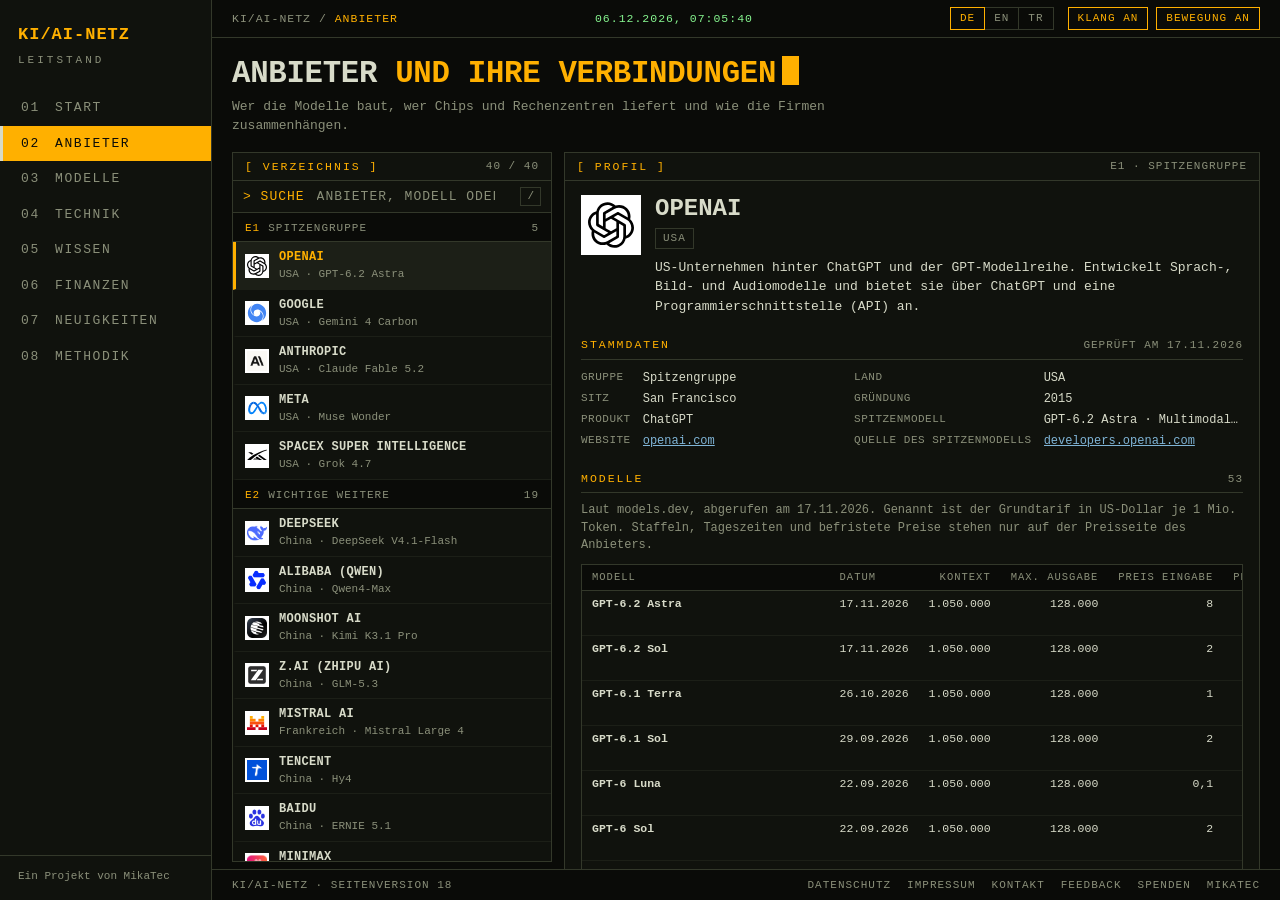
==== commit 5c5173b4: "Übersichtstafeln entfernt (Version 18) - Tafeln „Module“ und „Bausteine“ am Seitenende entfallen: si" ====
--- a/anbieter.html
+++ b/anbieter.html
@@ -3,11 +3,11 @@
 <head>
   <meta charset="utf-8">
   <meta name="viewport" content="width=device-width, initial-scale=1">
-  <meta name="site-version" content="17">
+  <meta name="site-version" content="18">
   <meta name="description" content="Wer die Modelle baut, wer Chips und Rechenzentren liefert und wie die Firmen zusammenhängen.">
   <title>Anbieter · KI/AI-Netz</title>
   <link rel="icon" href="data:image/svg+xml,%3Csvg xmlns=%27http://www.w3.org/2000/svg%27 viewBox=%270 0 40 40%27%3E%3Crect width=%2740%27 height=%2740%27 fill=%27%230a0b08%27/%3E%3Crect x=%277%27 y=%277%27 width=%2711%27 height=%2711%27 fill=%27%23ffb000%27/%3E%3Crect x=%2722%27 y=%277%27 width=%2711%27 height=%2711%27 fill=%27%2333382a%27/%3E%3Crect x=%277%27 y=%2722%27 width=%2711%27 height=%2711%27 fill=%27%2333382a%27/%3E%3Crect x=%2722%27 y=%2722%27 width=%2711%27 height=%2711%27 fill=%27%23ffb000%27/%3E%3C/svg%3E">
-  <link rel="stylesheet" href="css/leitstand.css?v=25">
+  <link rel="stylesheet" href="css/leitstand.css?v=26">
 </head>
 <body data-bereich="anbieter">
   <div class="seite">
@@ -20,7 +20,6 @@
           <p class="vorspann" id="seitentext">Wer die Modelle baut, wer Chips und Rechenzentren liefert und wie die Firmen zusammenhängen.</p>
         </section>
         <div class="stapel" id="anbieter"></div>
-        <div class="stapel" id="uebersicht"></div>
         <noscript>
           <p class="hinweis">Diese Seite braucht JavaScript für Navigation und Inhalte. · This site needs JavaScript for navigation and content. · Bu site gezinti ve içerik için JavaScript gerektirir.</p>
         </noscript>
@@ -28,10 +27,10 @@
       <footer class="fuss" id="fuss"></footer>
     </div>
   </div>
-  <script src="js/texte.js?v=19"></script>
-  <script src="js/bereiche.js?v=15"></script>
+  <script src="js/texte.js?v=20"></script>
+  <script src="js/bereiche.js?v=16"></script>
   <script src="js/klang.js?v=2"></script>
-  <script src="js/rahmen.js?v=4"></script>
+  <script src="js/rahmen.js?v=5"></script>
   <script src="js/hilfen.js?v=3"></script>
   <script src="daten/anbieter.js?v=2"></script>
   <script src="daten/beziehungen.js?v=3"></script>
--- a/css/leitstand.css
+++ b/css/leitstand.css
@@ -324,69 +324,7 @@
   color: var(--matt);
 }
 
-/* ---------- 7. Zellenraster: gleich große Felder mit Trennlinien ---------- */
-
-.zellen {
-  display: grid;
-  grid-template-columns: repeat(4, minmax(0, 1fr));
-  overflow: hidden;
-}
-
-.zelle {
-  display: flex;
-  flex-direction: column;
-  min-width: 0;
-  min-height: 104px;
-  padding: 10px 12px 11px;
-  box-shadow: 1px 0 0 0 var(--linie), 0 1px 0 0 var(--linie);
-  text-decoration: none;
-  animation: einschalten 0.25s steps(3) both;
-  animation-delay: calc(var(--nummer, 0) * 45ms);
-}
-
-a.zelle:hover {
-  background: var(--raster);
-}
-
-a.zelle:hover b {
-  color: var(--bernstein);
-}
-
-.zelle b {
-  display: block;
-  font-size: 13px;
-  letter-spacing: 1px;
-  text-transform: uppercase;
-}
-
-.zelle b span {
-  margin-right: 9px;
-  font-weight: 400;
-  color: var(--bernstein);
-}
-
-.zelle small {
-  display: block;
-  margin: 4px 0 8px;
-  font-size: 12px;
-  line-height: 1.4;
-  color: var(--matt);
-}
-
-.zelle em {
-  margin-top: auto;
-  font-size: 11px;
-  font-style: normal;
-  letter-spacing: 1px;
-  text-transform: uppercase;
-  color: var(--matt);
-}
-
-.zelle em.fertig {
-  color: var(--gruen);
-}
-
-/* ---------- 8. Fußzeile ---------- */
+/* ---------- 7. Fußzeile ---------- */
 
 .fuss {
   display: flex;
@@ -415,7 +353,7 @@
   color: var(--text);
 }
 
-/* ---------- 9. Bewegung ---------- */
+/* ---------- 8. Bewegung ---------- */
 
 @keyframes blinken {
   50% {
@@ -429,25 +367,17 @@
   }
 }
 
-.ruhig .zeiger,
-.ruhig .zelle {
+.ruhig .zeiger {
   animation: none;
 }
 
 @media (prefers-reduced-motion: reduce) {
-  .zeiger,
-  .zelle {
+  .zeiger {
     animation: none;
   }
 }
 
-/* ---------- 10. Schmale Ansichten ---------- */
-
-@media (max-width: 1180px) {
-  .zellen {
-    grid-template-columns: repeat(2, minmax(0, 1fr));
-  }
-}
+/* ---------- 9. Schmale Ansichten ---------- */
 
 @media (max-width: 900px) {
   :root {
@@ -504,17 +434,7 @@
   }
 }
 
-@media (max-width: 560px) {
-  .zellen {
-    grid-template-columns: 1fr;
-  }
-
-  .zelle {
-    min-height: 0;
-  }
-}
-
-/* ---------- 11. Startseite: Suchzeile ---------- */
+/* ---------- 10. Startseite: Suchzeile ---------- */
 
 .werkzeugzeile {
   display: flex;
@@ -700,7 +620,7 @@
   }
 }
 
-/* ---------- 12. Startseite: Schichtenplan ---------- */
+/* ---------- 11. Startseite: Schichtenplan ---------- */
 
 .umschalter {
   display: flex;
@@ -934,7 +854,7 @@
   margin-left: auto;
 }
 
-/* ---------- 13. Startseite: Auswahl und Lage ---------- */
+/* ---------- 12. Startseite: Auswahl und Lage ---------- */
 
 .reihe {
   display: grid;
@@ -1207,7 +1127,7 @@
   }
 }
 
-/* ---------- 14. Anbieterseite: Verzeichnis und Profil ---------- */
+/* ---------- 13. Anbieterseite: Verzeichnis und Profil ---------- */
 
 .zweispalter {
   display: grid;
@@ -1511,7 +1431,7 @@
   }
 }
 
-/* ---------- 15. Modellseite: Katalog, Vergleich, Schaubilder ---------- */
+/* ---------- 14. Modellseite: Katalog, Vergleich, Schaubilder ---------- */
 
 .filterzeile {
   display: flex;
@@ -1690,7 +1610,7 @@
   opacity: 1;
 }
 
-/* ---------- 16. Technikseite: Reiter und Schaubild „Token“ ---------- */
+/* ---------- 15. Technikseite: Reiter und Schaubild „Token“ ---------- */
 
 .reiter {
   display: flex;
@@ -1863,7 +1783,7 @@
   }
 }
 
-/* ---------- 17. Technikseite: Schaubild „Kontextfenster“ ---------- */
+/* ---------- 16. Technikseite: Schaubild „Kontextfenster“ ---------- */
 
 .regler {
   display: block;
@@ -1954,7 +1874,7 @@
   }
 }
 
-/* ---------- 18. Technikseite: Schaubild „Attention“ ---------- */
+/* ---------- 17. Technikseite: Schaubild „Attention“ ---------- */
 
 .att-zeile {
   display: flex;
@@ -2023,7 +1943,7 @@
   grid-template-columns: max-content minmax(36px, 1fr) 5ch;
 }
 
-/* ---------- 19. Technikseite: Schaubild „Agenten und Werkzeuge“ ---------- */
+/* ---------- 18. Technikseite: Schaubild „Agenten und Werkzeuge“ ---------- */
 
 .kreislauf {
   display: grid;
@@ -2122,7 +2042,7 @@
   animation: none;
 }
 
-/* ---------- 20. Technikseite: Schaubild „RAG“ ---------- */
+/* ---------- 19. Technikseite: Schaubild „RAG“ ---------- */
 
 .frage {
   display: block;
@@ -2215,7 +2135,7 @@
   overflow: auto;
 }
 
-/* ---------- 21. Technikseite: Schaubild „MCP“ ---------- */
+/* ---------- 20. Technikseite: Schaubild „MCP“ ---------- */
 
 .ablauf li code.block {
   display: block;
@@ -2223,7 +2143,7 @@
   font-size: 11.5px;
 }
 
-/* ---------- 22. Technikseite: Schaubilder „Diffusion“ und „Embeddings“ ---------- */
+/* ---------- 21. Technikseite: Schaubilder „Diffusion“ und „Embeddings“ ---------- */
 
 .diffusionsbild {
   display: block;
@@ -2259,7 +2179,7 @@
   outline: 1px solid var(--text);
 }
 
-/* ---------- 23. Wissensseite: Baustein „Limits“ ---------- */
+/* ---------- 22. Wissensseite: Baustein „Limits“ ---------- */
 
 .behaelter {
   display: grid;
@@ -2417,7 +2337,7 @@
   }
 }
 
-/* ---------- 24. Wissensseite: Abrechnung, API, Kostenrechner, Glossar ---------- */
+/* ---------- 23. Wissensseite: Abrechnung, API, Kostenrechner, Glossar ---------- */
 
 .balken.geld {
   grid-template-columns: max-content minmax(36px, 1fr) max-content;
@@ -2579,7 +2499,7 @@
   }
 }
 
-/* ---------- 25. Finanzseite ---------- */
+/* ---------- 24. Finanzseite ---------- */
 
 .finanzhinweis {
   margin: 12px 0 0;
@@ -2760,7 +2680,7 @@
   flex-wrap: wrap;
 }
 
-/* ---------- 26. Neuigkeiten und Methodik ---------- */
+/* ---------- 25. Neuigkeiten und Methodik ---------- */
 
 /* Auf schmalen Bildschirmen behält die Zeitachse ihre Breite und rollt waagerecht. */
 .zeitkarte {
@@ -2868,7 +2788,7 @@
   white-space: nowrap;
 }
 
-/* ---------- 27. Datenschutzseite ---------- */
+/* ---------- 26. Datenschutzseite ---------- */
 
 .rechtstext .erklaerung {
   max-width: 96ch;
